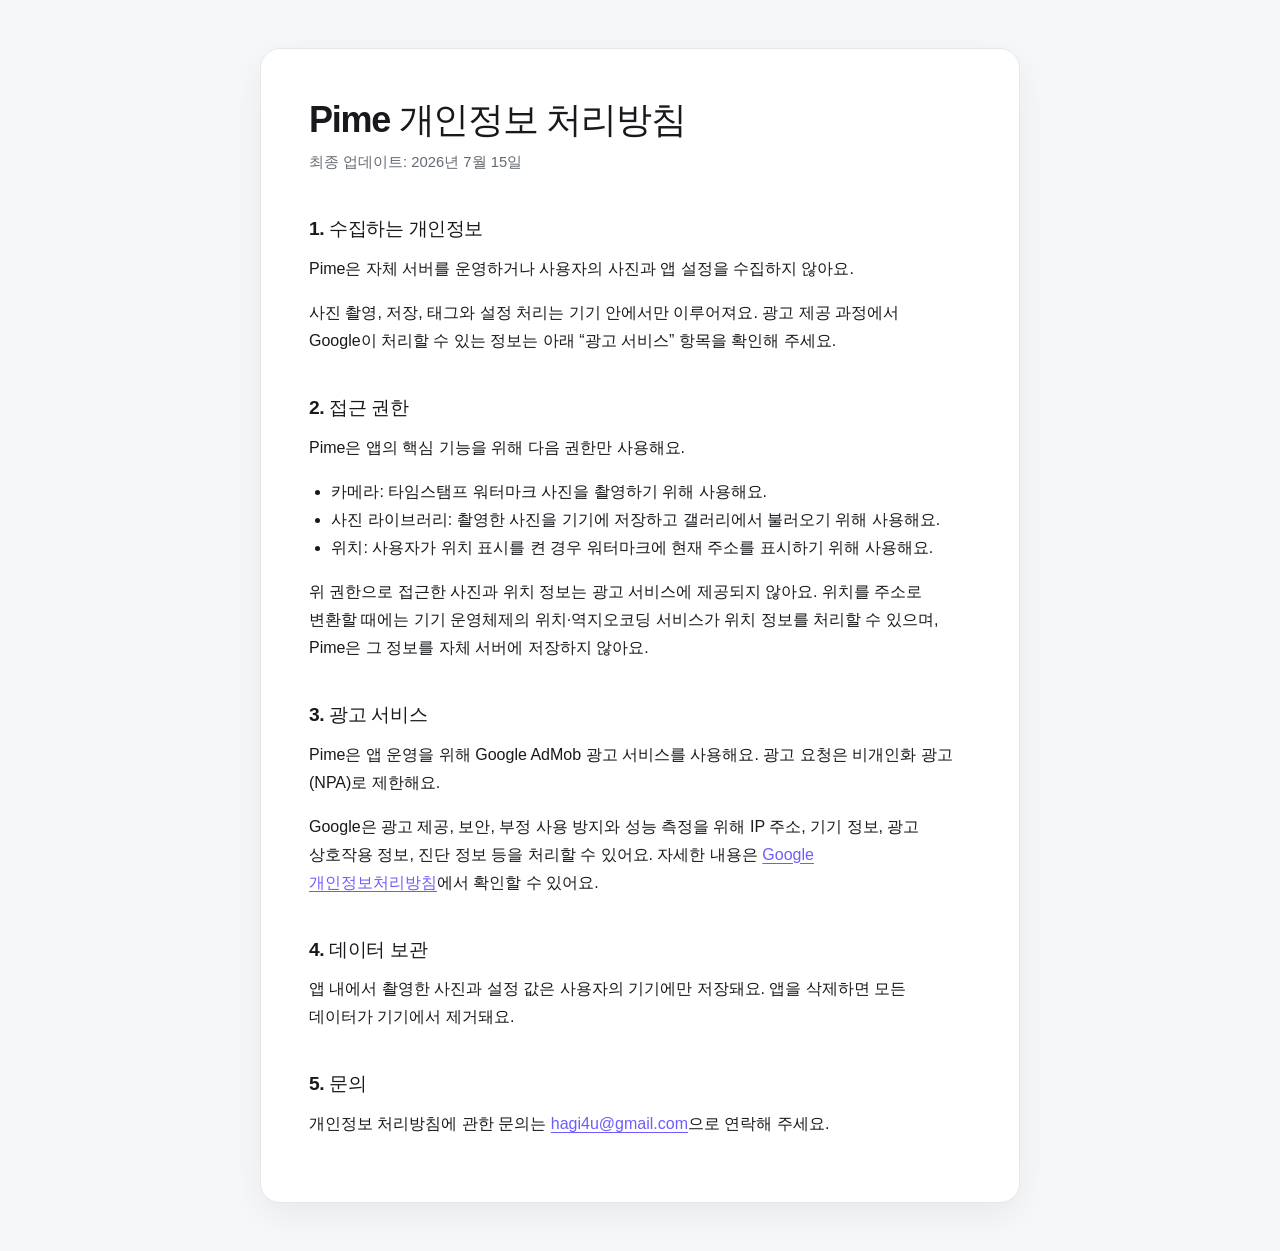
==== site/privacy/index.html @ a92f2d8c "feat: publish Pime privacy policy" ====
<!doctype html>
<html lang="ko">
  <head>
    <meta charset="utf-8">
    <meta name="viewport" content="width=device-width, initial-scale=1">
    <meta name="description" content="Pime 개인정보 처리방침">
    <meta name="color-scheme" content="light dark">
    <title>Pime 개인정보 처리방침</title>
    <style>
      :root {
        color-scheme: light dark;
        font-family: -apple-system, BlinkMacSystemFont, "Segoe UI", sans-serif;
        font-synthesis: none;
        --background: #f6f7f9;
        --surface: #ffffff;
        --text: #17191c;
        --muted: #646a73;
        --border: #e5e7eb;
        --accent: #6d5dfc;
      }

      * {
        box-sizing: border-box;
      }

      body {
        margin: 0;
        background: var(--background);
        color: var(--text);
        font-size: 16px;
        line-height: 1.75;
        word-break: keep-all;
        overflow-wrap: break-word;
      }

      main {
        width: min(100% - 32px, 760px);
        margin: 48px auto;
        padding: 48px;
        border: 1px solid var(--border);
        border-radius: 20px;
        background: var(--surface);
        box-shadow: 0 12px 36px rgb(0 0 0 / 6%);
      }

      h1 {
        margin: 0 0 8px;
        font-size: clamp(1.75rem, 5vw, 2.25rem);
        line-height: 1.25;
        letter-spacing: -0.035em;
      }

      h2 {
        margin: 40px 0 12px;
        font-size: 1.2rem;
        line-height: 1.4;
        letter-spacing: -0.02em;
      }

      p,
      ul {
        margin: 0 0 16px;
      }

      ul {
        padding-left: 1.4rem;
      }

      .updated {
        margin-bottom: 32px;
        color: var(--muted);
        font-size: 0.925rem;
      }

      a {
        color: var(--accent);
        text-underline-offset: 3px;
      }

      a:focus-visible {
        outline: 3px solid var(--accent);
        outline-offset: 3px;
        border-radius: 2px;
      }

      @media (max-width: 600px) {
        main {
          width: 100%;
          margin: 0;
          padding: 32px 20px 48px;
          border: 0;
          border-radius: 0;
          box-shadow: none;
        }

        h2 {
          margin-top: 32px;
        }
      }

      @media (prefers-color-scheme: dark) {
        :root {
          --background: #101114;
          --surface: #181a1f;
          --text: #f2f3f5;
          --muted: #a6abb4;
          --border: #2b2e35;
          --accent: #a99fff;
        }
      }
    </style>
  </head>
  <body>
    <main>
      <h1>Pime 개인정보 처리방침</h1>
      <p class="updated">최종 업데이트: 2026년 7월 15일</p>

      <section aria-labelledby="collection">
        <h2 id="collection">1. 수집하는 개인정보</h2>
        <p>Pime은 자체 서버를 운영하거나 사용자의 사진과 앱 설정을 수집하지 않아요.</p>
        <p>사진 촬영, 저장, 태그와 설정 처리는 기기 안에서만 이루어져요. 광고 제공 과정에서 Google이 처리할 수 있는 정보는 아래 “광고 서비스” 항목을 확인해 주세요.</p>
      </section>

      <section aria-labelledby="permissions">
        <h2 id="permissions">2. 접근 권한</h2>
        <p>Pime은 앱의 핵심 기능을 위해 다음 권한만 사용해요.</p>
        <ul>
          <li>카메라: 타임스탬프 워터마크 사진을 촬영하기 위해 사용해요.</li>
          <li>사진 라이브러리: 촬영한 사진을 기기에 저장하고 갤러리에서 불러오기 위해 사용해요.</li>
          <li>위치: 사용자가 위치 표시를 켠 경우 워터마크에 현재 주소를 표시하기 위해 사용해요.</li>
        </ul>
        <p>위 권한으로 접근한 사진과 위치 정보는 광고 서비스에 제공되지 않아요. 위치를 주소로 변환할 때에는 기기 운영체제의 위치·역지오코딩 서비스가 위치 정보를 처리할 수 있으며, Pime은 그 정보를 자체 서버에 저장하지 않아요.</p>
      </section>

      <section aria-labelledby="ads">
        <h2 id="ads">3. 광고 서비스</h2>
        <p>Pime은 앱 운영을 위해 Google AdMob 광고 서비스를 사용해요. 광고 요청은 비개인화 광고(NPA)로 제한해요.</p>
        <p>Google은 광고 제공, 보안, 부정 사용 방지와 성능 측정을 위해 IP 주소, 기기 정보, 광고 상호작용 정보, 진단 정보 등을 처리할 수 있어요. 자세한 내용은 <a href="https://policies.google.com/privacy">Google 개인정보처리방침</a>에서 확인할 수 있어요.</p>
      </section>

      <section aria-labelledby="retention">
        <h2 id="retention">4. 데이터 보관</h2>
        <p>앱 내에서 촬영한 사진과 설정 값은 사용자의 기기에만 저장돼요. 앱을 삭제하면 모든 데이터가 기기에서 제거돼요.</p>
      </section>

      <section aria-labelledby="contact">
        <h2 id="contact">5. 문의</h2>
        <p>개인정보 처리방침에 관한 문의는 <a href="mailto:hagi4u@gmail.com">hagi4u@gmail.com</a>으로 연락해 주세요.</p>
      </section>
    </main>
  </body>
</html>
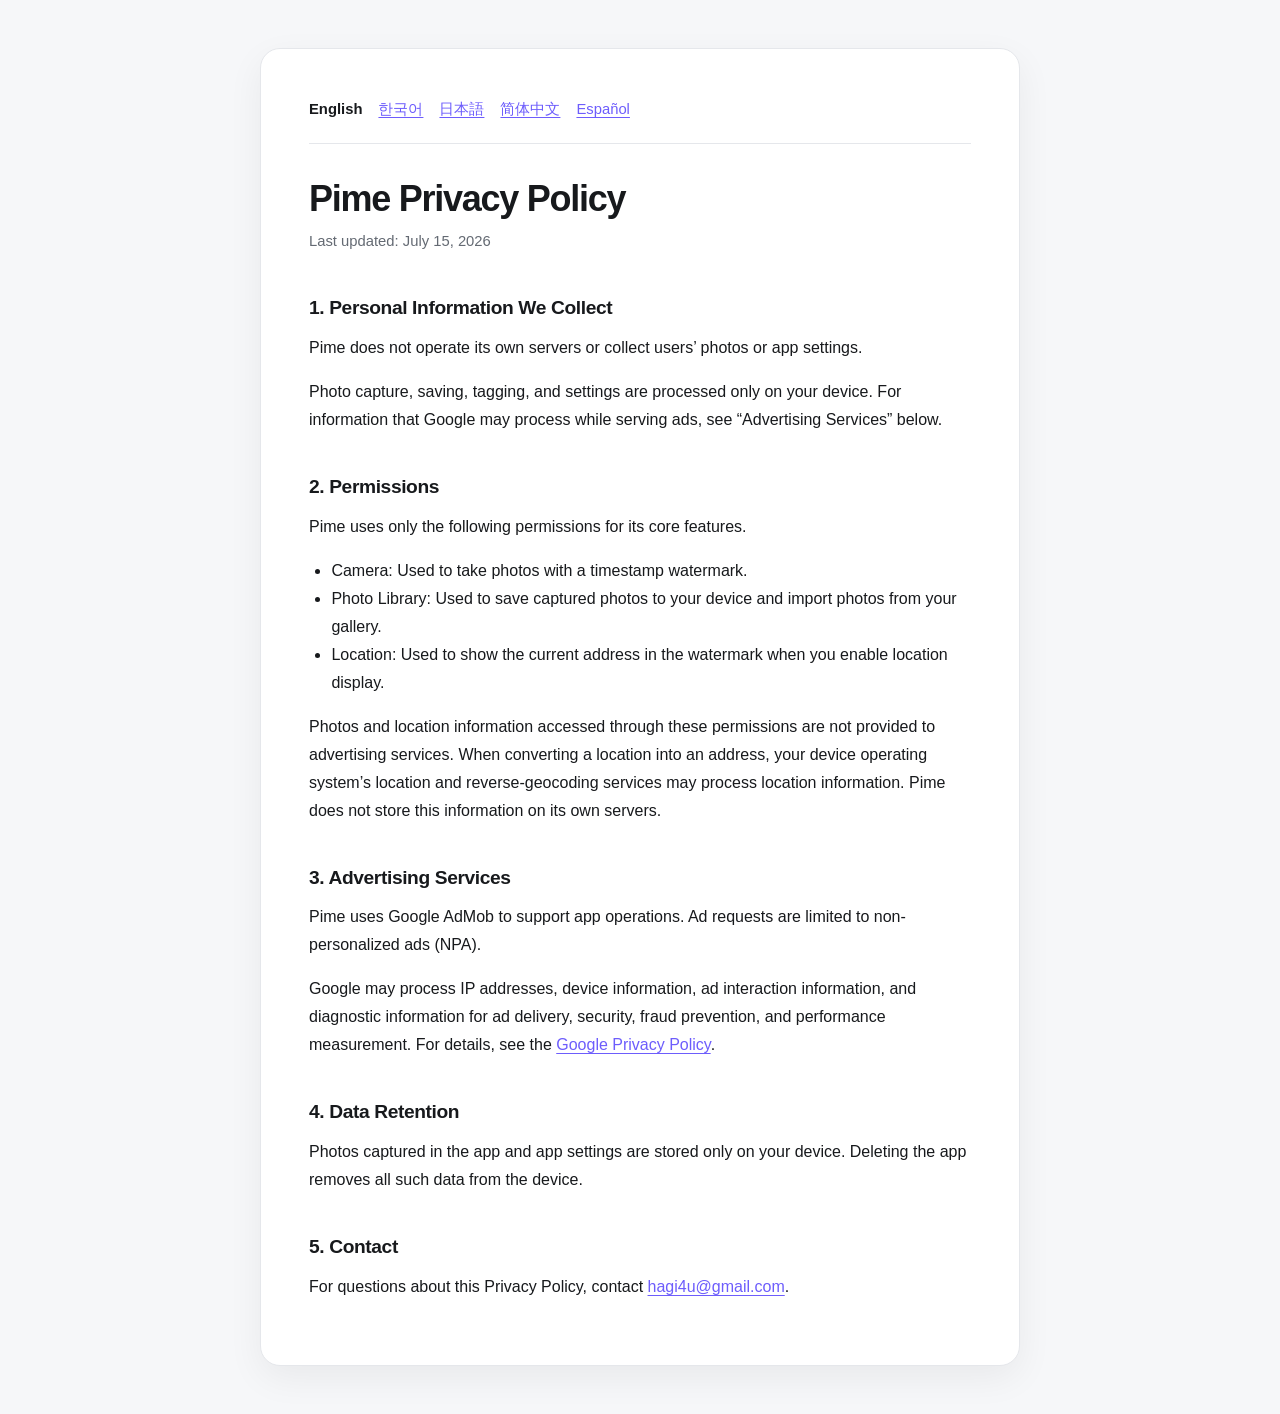
==== commit c7334122: "feat: localize privacy policy" ====
--- a/site/privacy/index.html
+++ b/site/privacy/index.html
@@ -1,151 +1,62 @@
 <!doctype html>
-<html lang="ko">
+<html lang="en">
   <head>
     <meta charset="utf-8">
     <meta name="viewport" content="width=device-width, initial-scale=1">
-    <meta name="description" content="Pime 개인정보 처리방침">
+    <meta name="description" content="Pime Privacy Policy">
     <meta name="color-scheme" content="light dark">
-    <title>Pime 개인정보 처리방침</title>
-    <style>
-      :root {
-        color-scheme: light dark;
-        font-family: -apple-system, BlinkMacSystemFont, "Segoe UI", sans-serif;
-        font-synthesis: none;
-        --background: #f6f7f9;
-        --surface: #ffffff;
-        --text: #17191c;
-        --muted: #646a73;
-        --border: #e5e7eb;
-        --accent: #6d5dfc;
-      }
-
-      * {
-        box-sizing: border-box;
-      }
-
-      body {
-        margin: 0;
-        background: var(--background);
-        color: var(--text);
-        font-size: 16px;
-        line-height: 1.75;
-        word-break: keep-all;
-        overflow-wrap: break-word;
-      }
-
-      main {
-        width: min(100% - 32px, 760px);
-        margin: 48px auto;
-        padding: 48px;
-        border: 1px solid var(--border);
-        border-radius: 20px;
-        background: var(--surface);
-        box-shadow: 0 12px 36px rgb(0 0 0 / 6%);
-      }
-
-      h1 {
-        margin: 0 0 8px;
-        font-size: clamp(1.75rem, 5vw, 2.25rem);
-        line-height: 1.25;
-        letter-spacing: -0.035em;
-      }
-
-      h2 {
-        margin: 40px 0 12px;
-        font-size: 1.2rem;
-        line-height: 1.4;
-        letter-spacing: -0.02em;
-      }
-
-      p,
-      ul {
-        margin: 0 0 16px;
-      }
-
-      ul {
-        padding-left: 1.4rem;
-      }
-
-      .updated {
-        margin-bottom: 32px;
-        color: var(--muted);
-        font-size: 0.925rem;
-      }
-
-      a {
-        color: var(--accent);
-        text-underline-offset: 3px;
-      }
-
-      a:focus-visible {
-        outline: 3px solid var(--accent);
-        outline-offset: 3px;
-        border-radius: 2px;
-      }
-
-      @media (max-width: 600px) {
-        main {
-          width: 100%;
-          margin: 0;
-          padding: 32px 20px 48px;
-          border: 0;
-          border-radius: 0;
-          box-shadow: none;
-        }
-
-        h2 {
-          margin-top: 32px;
-        }
-      }
-
-      @media (prefers-color-scheme: dark) {
-        :root {
-          --background: #101114;
-          --surface: #181a1f;
-          --text: #f2f3f5;
-          --muted: #a6abb4;
-          --border: #2b2e35;
-          --accent: #a99fff;
-        }
-      }
-    </style>
+    <link rel="stylesheet" href="../assets/privacy.css">
+    <link rel="alternate" hreflang="en" href="./">
+    <link rel="alternate" hreflang="ko" href="ko/">
+    <link rel="alternate" hreflang="ja" href="ja/">
+    <link rel="alternate" hreflang="zh-Hans" href="zh/">
+    <link rel="alternate" hreflang="es" href="es/">
+    <title>Pime Privacy Policy</title>
   </head>
   <body>
     <main>
-      <h1>Pime 개인정보 처리방침</h1>
-      <p class="updated">최종 업데이트: 2026년 7월 15일</p>
+      <nav class="languages" aria-label="Language">
+        <a href="./" lang="en" aria-current="page">English</a>
+        <a href="ko/" lang="ko">한국어</a>
+        <a href="ja/" lang="ja">日本語</a>
+        <a href="zh/" lang="zh-Hans">简体中文</a>
+        <a href="es/" lang="es">Español</a>
+      </nav>
+
+      <h1>Pime Privacy Policy</h1>
+      <p class="updated">Last updated: July 15, 2026</p>
 
       <section aria-labelledby="collection">
-        <h2 id="collection">1. 수집하는 개인정보</h2>
-        <p>Pime은 자체 서버를 운영하거나 사용자의 사진과 앱 설정을 수집하지 않아요.</p>
-        <p>사진 촬영, 저장, 태그와 설정 처리는 기기 안에서만 이루어져요. 광고 제공 과정에서 Google이 처리할 수 있는 정보는 아래 “광고 서비스” 항목을 확인해 주세요.</p>
+        <h2 id="collection">1. Personal Information We Collect</h2>
+        <p>Pime does not operate its own servers or collect users’ photos or app settings.</p>
+        <p>Photo capture, saving, tagging, and settings are processed only on your device. For information that Google may process while serving ads, see “Advertising Services” below.</p>
       </section>
 
       <section aria-labelledby="permissions">
-        <h2 id="permissions">2. 접근 권한</h2>
-        <p>Pime은 앱의 핵심 기능을 위해 다음 권한만 사용해요.</p>
+        <h2 id="permissions">2. Permissions</h2>
+        <p>Pime uses only the following permissions for its core features.</p>
         <ul>
-          <li>카메라: 타임스탬프 워터마크 사진을 촬영하기 위해 사용해요.</li>
-          <li>사진 라이브러리: 촬영한 사진을 기기에 저장하고 갤러리에서 불러오기 위해 사용해요.</li>
-          <li>위치: 사용자가 위치 표시를 켠 경우 워터마크에 현재 주소를 표시하기 위해 사용해요.</li>
+          <li>Camera: Used to take photos with a timestamp watermark.</li>
+          <li>Photo Library: Used to save captured photos to your device and import photos from your gallery.</li>
+          <li>Location: Used to show the current address in the watermark when you enable location display.</li>
         </ul>
-        <p>위 권한으로 접근한 사진과 위치 정보는 광고 서비스에 제공되지 않아요. 위치를 주소로 변환할 때에는 기기 운영체제의 위치·역지오코딩 서비스가 위치 정보를 처리할 수 있으며, Pime은 그 정보를 자체 서버에 저장하지 않아요.</p>
+        <p>Photos and location information accessed through these permissions are not provided to advertising services. When converting a location into an address, your device operating system’s location and reverse-geocoding services may process location information. Pime does not store this information on its own servers.</p>
       </section>
 
       <section aria-labelledby="ads">
-        <h2 id="ads">3. 광고 서비스</h2>
-        <p>Pime은 앱 운영을 위해 Google AdMob 광고 서비스를 사용해요. 광고 요청은 비개인화 광고(NPA)로 제한해요.</p>
-        <p>Google은 광고 제공, 보안, 부정 사용 방지와 성능 측정을 위해 IP 주소, 기기 정보, 광고 상호작용 정보, 진단 정보 등을 처리할 수 있어요. 자세한 내용은 <a href="https://policies.google.com/privacy">Google 개인정보처리방침</a>에서 확인할 수 있어요.</p>
+        <h2 id="ads">3. Advertising Services</h2>
+        <p>Pime uses Google AdMob to support app operations. Ad requests are limited to non-personalized ads (NPA).</p>
+        <p>Google may process IP addresses, device information, ad interaction information, and diagnostic information for ad delivery, security, fraud prevention, and performance measurement. For details, see the <a href="https://policies.google.com/privacy">Google Privacy Policy</a>.</p>
       </section>
 
       <section aria-labelledby="retention">
-        <h2 id="retention">4. 데이터 보관</h2>
-        <p>앱 내에서 촬영한 사진과 설정 값은 사용자의 기기에만 저장돼요. 앱을 삭제하면 모든 데이터가 기기에서 제거돼요.</p>
+        <h2 id="retention">4. Data Retention</h2>
+        <p>Photos captured in the app and app settings are stored only on your device. Deleting the app removes all such data from the device.</p>
       </section>
 
       <section aria-labelledby="contact">
-        <h2 id="contact">5. 문의</h2>
-        <p>개인정보 처리방침에 관한 문의는 <a href="mailto:hagi4u@gmail.com">hagi4u@gmail.com</a>으로 연락해 주세요.</p>
+        <h2 id="contact">5. Contact</h2>
+        <p>For questions about this Privacy Policy, contact <a href="mailto:hagi4u@gmail.com">hagi4u@gmail.com</a>.</p>
       </section>
     </main>
   </body>
--- a/site/assets/privacy.css
+++ b/site/assets/privacy.css
@@ -0,0 +1,122 @@
+:root {
+  color-scheme: light dark;
+  font-family: -apple-system, BlinkMacSystemFont, "Segoe UI", sans-serif;
+  font-synthesis: none;
+  --background: #f6f7f9;
+  --surface: #ffffff;
+  --text: #17191c;
+  --muted: #646a73;
+  --border: #e5e7eb;
+  --accent: #6d5dfc;
+}
+
+* {
+  box-sizing: border-box;
+}
+
+body {
+  margin: 0;
+  background: var(--background);
+  color: var(--text);
+  font-size: 16px;
+  line-height: 1.75;
+  overflow-wrap: break-word;
+}
+
+html:lang(ko) body,
+html:lang(ja) body,
+html:lang(zh-Hans) body {
+  word-break: keep-all;
+}
+
+main {
+  width: min(100% - 32px, 760px);
+  margin: 48px auto;
+  padding: 48px;
+  border: 1px solid var(--border);
+  border-radius: 20px;
+  background: var(--surface);
+  box-shadow: 0 12px 36px rgb(0 0 0 / 6%);
+}
+
+.languages {
+  display: flex;
+  flex-wrap: wrap;
+  gap: 8px 16px;
+  margin: 0 0 32px;
+  padding: 0 0 20px;
+  border-bottom: 1px solid var(--border);
+  font-size: 0.925rem;
+}
+
+.languages a[aria-current="page"] {
+  color: var(--text);
+  font-weight: 700;
+  text-decoration: none;
+}
+
+h1 {
+  margin: 0 0 8px;
+  font-size: clamp(1.75rem, 5vw, 2.25rem);
+  line-height: 1.25;
+  letter-spacing: -0.035em;
+}
+
+h2 {
+  margin: 40px 0 12px;
+  font-size: 1.2rem;
+  line-height: 1.4;
+  letter-spacing: -0.02em;
+}
+
+p,
+ul {
+  margin: 0 0 16px;
+}
+
+ul {
+  padding-left: 1.4rem;
+}
+
+.updated {
+  margin-bottom: 32px;
+  color: var(--muted);
+  font-size: 0.925rem;
+}
+
+a {
+  color: var(--accent);
+  text-underline-offset: 3px;
+}
+
+a:focus-visible {
+  outline: 3px solid var(--accent);
+  outline-offset: 3px;
+  border-radius: 2px;
+}
+
+@media (max-width: 600px) {
+  main {
+    width: 100%;
+    margin: 0;
+    padding: 24px 20px 48px;
+    border: 0;
+    border-radius: 0;
+    box-shadow: none;
+  }
+
+  h2 {
+    margin-top: 32px;
+  }
+}
+
+@media (prefers-color-scheme: dark) {
+  :root {
+    --background: #101114;
+    --surface: #181a1f;
+    --text: #f2f3f5;
+    --muted: #a6abb4;
+    --border: #2b2e35;
+    --accent: #a99fff;
+  }
+}
